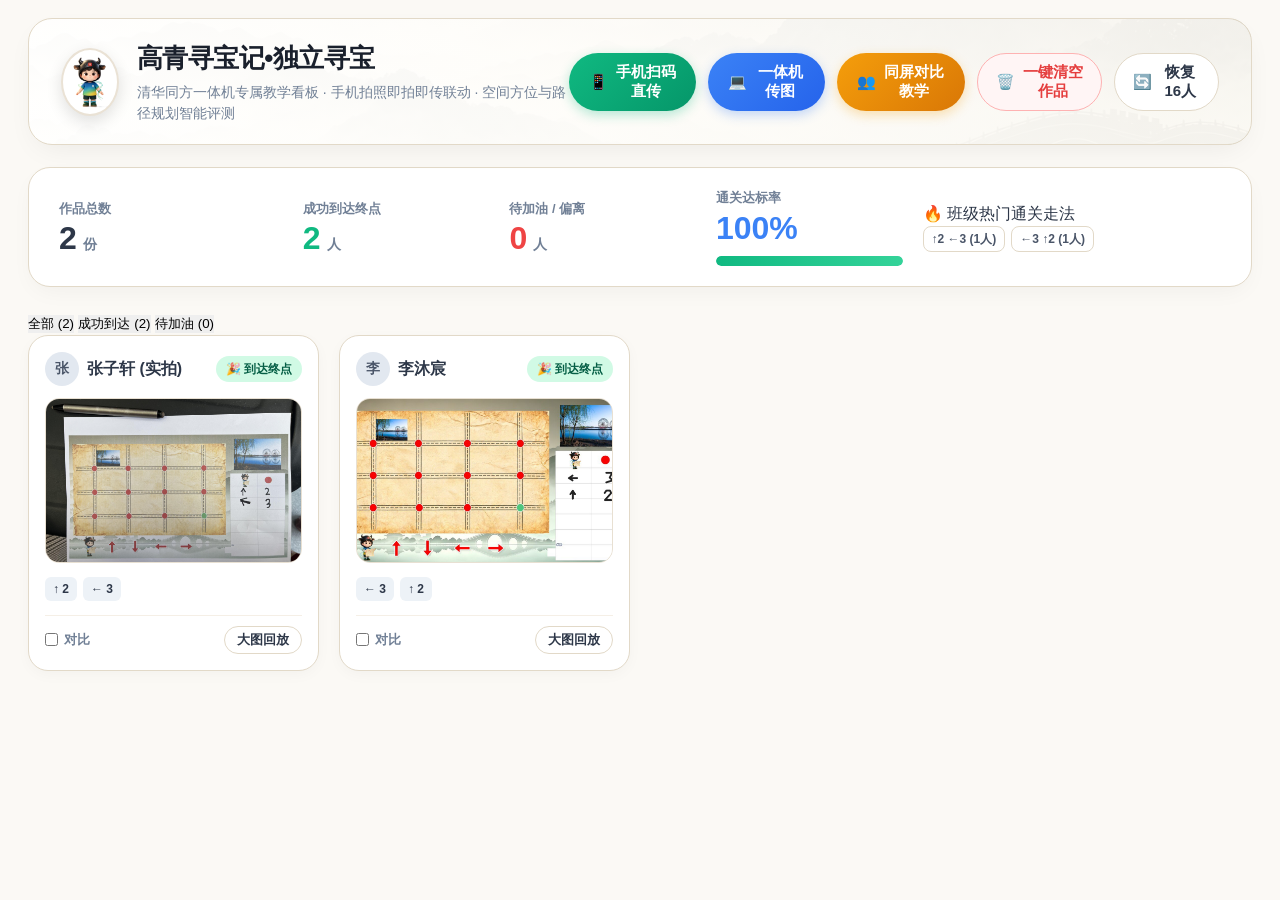
==== 高青寻宝记_独立寻宝/index.html @ 1d6e90b3 "feat: client-side offline qrcode rendering without backend dependency" ====
<!DOCTYPE html>
<html lang="zh-CN">
<head>
  <meta charset="UTF-8">
  <meta name="viewport" content="width=device-width, initial-scale=1.0">
  <meta http-equiv="Cache-Control" content="no-cache, no-store, must-revalidate">
  <meta http-equiv="Pragma" content="no-cache">
  <meta http-equiv="Expires" content="0">
  <title>高青寻宝记•独立寻宝 - 幼儿园作品智能评测</title>
  <link rel="stylesheet" href="css/theme.css?v=20261111_07">
  <link rel="stylesheet" href="css/main.css?v=20261111_07">
  <link rel="stylesheet" href="css/modal.css?v=20261111_07">
  <script defer src="js/qrcode.min.js"></script>
  <script defer src="js/gsap.min.js?v=20261111_07"></script>
  <script defer src="js/api.js?v=20261111_07"></script>
  <script defer src="js/client-recognizer.js?v=20261111_07"></script>
  <script defer src="js/map-engine.js?v=20261111_07"></script>
  <script defer src="js/comparison.js?v=20261111_07"></script>
  <script defer src="js/modal.js?v=20261111_07"></script>
  <script defer src="js/app.js?v=20261111_07"></script>
</head>
<body>
  <div class="app-container">
    <header class="app-header">
      <div class="header-left">
        <div class="mascot-avatar-wrap">
          <img src="assets/mascot_boy.png" alt="小高">
        </div>
        <div class="header-title-box">
          <h1>高青寻宝记•独立寻宝</h1>
          <p>清华同方一体机专属教学看板 · 手机拍照即拍即传联动 · 空间方位与路径规划智能评测</p>
        </div>
      </div>
      <div class="header-actions">
        <button class="btn-primary" onclick="openQrModal()">
          <span>📱</span>
          <span>手机扫码直传</span>
        </button>
        <button class="btn-accent" onclick="triggerPcUpload()">
          <span>💻</span>
          <span>一体机传图</span>
        </button>
        <button class="btn-warning" onclick="startCompareFromSelection()">
          <span>👥</span>
          <span>同屏对比教学</span>
        </button>
        <button class="btn-danger-outline" onclick="clearAllWorks()">
          <span>🗑️</span>
          <span>一键清空作品</span>
        </button>
        <button class="btn-outline" onclick="resetAllData()">
          <span>🔄</span>
          <span>恢复16人</span>
        </button>
        <input type="file" id="pc-file-input" multiple accept="image/*" style="display:none;" onchange="handlePcFileInput(event)">
      </div>
    </header>

    <section class="stats-panel">
      <div class="stat-item">
        <span class="stat-label">作品总数</span>
        <div class="stat-num-row">
          <span id="stat-total" class="stat-num" style="color:var(--text-main);">16</span>
          <span class="stat-unit">份</span>
        </div>
      </div>
      <div class="stat-item">
        <span class="stat-label">成功到达终点</span>
        <div class="stat-num-row">
          <span id="stat-success" class="stat-num" style="color:var(--primary);">13</span>
          <span class="stat-unit">人</span>
        </div>
      </div>
      <div class="stat-item">
        <span class="stat-label">待加油 / 偏离</span>
        <div class="stat-num-row">
          <span id="stat-fail" class="stat-num" style="color:var(--danger);">3</span>
          <span class="stat-unit">人</span>
        </div>
      </div>
      <div class="stat-item">
        <span class="stat-label">通关达标率</span>
        <div class="stat-num-row">
          <span id="stat-rate" class="stat-num" style="color:var(--accent);">81%</span>
        </div>
        <div class="stat-progress-bar">
          <div id="stat-progress" class="stat-progress-fill" style="width:81%;"></div>
        </div>
      </div>
      <div class="route-popular-box">
        <span class="route-popular-title">🔥 班级热门通关走法</span>
        <div id="route-tag-list" class="route-tag-list"></div>
      </div>
    </section>

    <div class="toolbar-row">
      <div class="filter-group">
        <button id="filter-btn-all" class="filter-btn active" onclick="setFilter('all')">全部 (<span id="filter-all-badge">16</span>)</button>
        <button id="filter-btn-success" class="filter-btn" onclick="setFilter('success')">成功到达 (<span id="filter-success-badge">13</span>)</button>
        <button id="filter-btn-fail" class="filter-btn" onclick="setFilter('fail')">待加油 (<span id="filter-fail-badge">3</span>)</button>
      </div>
      <div id="compare-hint-bar" class="compare-hint-bar" style="display:none;">
        <span>💡 已选 <strong id="selected-compare-count">0</strong> 份作品</span>
        <button class="btn-warning" style="padding:4px 12px; font-size:13px;" onclick="startCompareFromSelection()">立即开启对比</button>
      </div>
    </div>

    <main id="works-grid" class="works-grid"></main>
  </div>

  <div id="modal-detail" class="modal-backdrop">
    <div class="modal-box modal-box-large">
      <div class="modal-header">
        <div class="modal-title-wrap">
          <span id="detail-child-name" class="modal-title">作品详情</span>
          <span id="detail-status-badge" class="badge"></span>
        </div>
        <button class="btn-close" onclick="closeDetailModal()">×</button>
      </div>
      <div class="modal-body">
        <div class="detail-split">
          <div class="detail-left">
            <div class="detail-img-box">
              <span class="img-sticker-tag">📷 幼儿纸质原稿实拍</span>
              <img id="detail-img" src="" alt="原作">
            </div>
            <div class="detail-step-editor">
              <div class="editor-header-row">
                <span class="editor-title">📝 识别步骤与教师微调</span>
                <button class="btn-outline" style="padding:4px 10px; font-size:12px; border-radius:10px;" onclick="addStep()">+ 增加一步</button>
              </div>
              <div id="step-edit-list" class="step-edit-list"></div>
            </div>
          </div>
          <div class="detail-right">
            <div class="interactive-map-card">
              <div class="map-header-row">
                <span class="map-title">🗺️ 寻宝水车动态航线回放</span>
                <button class="btn-primary" style="padding:8px 18px; font-size:14px; border-radius:12px;" onclick="playDetailRoute()">🚀 重新出发</button>
              </div>
              <div id="detail-map-canvas" class="map-canvas-wrap"></div>
              <div id="map-summary-strip" class="map-summary-strip"></div>
            </div>
          </div>
        </div>
      </div>
    </div>
  </div>

  <div id="modal-compare" class="modal-backdrop">
    <div class="modal-box modal-box-wide">
      <div class="modal-header">
        <div class="modal-title-wrap">
          <span class="modal-title">👥 双作品同屏对比互动教学</span>
          <span class="badge badge-info">大屏互动模式</span>
        </div>
        <div style="display:flex; gap:14px; align-items:center;">
          <button id="btn-sync-play" class="btn-warning btn-sync-action" onclick="ComparisonModule.playSync()">🚀 双人同步出发</button>
          <button class="btn-close" onclick="ComparisonModule.close()">×</button>
        </div>
      </div>
      <div class="modal-body">
        <div class="compare-grid">
          <div class="compare-col">
            <div class="compare-header-row">
              <select id="compare-select-a" class="input-name compare-select"></select>
              <span id="compare-badge-a" class="badge"></span>
            </div>
            <div id="compare-steps-a" class="steps-strip"></div>
            <div id="compare-map-a" class="map-canvas-wrap"></div>
          </div>
          <div class="compare-col">
            <div class="compare-header-row">
              <select id="compare-select-b" class="input-name compare-select"></select>
              <span id="compare-badge-b" class="badge"></span>
            </div>
            <div id="compare-steps-b" class="steps-strip"></div>
            <div id="compare-map-b" class="map-canvas-wrap"></div>
          </div>
        </div>
        <div class="compare-analysis-box">
          <span style="font-size:24px;">💬</span>
          <span id="compare-analysis-text"></span>
        </div>
      </div>
    </div>
  </div>

  <div id="modal-qr" class="modal-backdrop">
    <div class="modal-box" style="max-width:440px;">
      <div class="modal-header">
        <span class="modal-title">📱 手机扫码直传</span>
        <button class="btn-close" onclick="closeQrModal()">×</button>
      </div>
      <div class="modal-body qr-modal-content">
        <div class="qr-mode-tabs">
          <button id="tab-qr-public" class="qr-tab-btn active" onclick="switchQrMode('public')">🌐 手机公网直连 (推荐)</button>
          <button id="tab-qr-lan" class="qr-tab-btn" onclick="switchQrMode('lan')">🏠 同Wi-Fi局域网</button>
        </div>
        <div class="qr-cloudflare-badge" id="qr-badge-text">
          <span>☁️ Cloudflare 全球加速服务就绪</span>
        </div>
        <p style="font-size:13px; color:#4A5568;" id="qr-desc-text">手机微信或相机直接扫码，支持 4G/5G 流量与跨网拍照直传</p>
        <div class="qr-img-box">
          <div id="qr-code-canvas"></div>
        </div>
        <div class="qr-url-row">
          <span id="qr-url-text" class="qr-url-pill"></span>
          <button class="btn-copy-url" onclick="copyQrUrl()">复制网址</button>
        </div>
      </div>
    </div>
  </div>

  <div id="toast-notify" class="toast-notify" style="display:none;"></div>
</body>
</html>
---- 高青寻宝记_独立寻宝/css/theme.css ----
:root {
  --bg-main: #FBF9F5;
  --bg-card: #FFFFFF;
  --bg-card-subtle: #F3F0E6;
  --text-main: #2D3748;
  --text-muted: #718096;
  --text-light: #A0AEC0;
  --primary: #10B981;
  --primary-hover: #059669;
  --primary-light: #D1FAE5;
  --danger: #EF4444;
  --danger-light: #FEE2E2;
  --warning: #F59E0B;
  --warning-light: #FEF3C7;
  --accent: #3B82F6;
  --accent-light: #DBEAFE;
  --border-color: #E2D9C8;
  --radius-sm: 8px;
  --radius-md: 14px;
  --radius-lg: 20px;
  --radius-full: 9999px;
  --shadow-sm: 0 2px 4px rgba(0, 0, 0, 0.04);
  --shadow-md: 0 6px 16px rgba(0, 0, 0, 0.06);
  --shadow-lg: 0 14px 28px rgba(0, 0, 0, 0.08);
  --shadow-card: 0 4px 12px rgba(139, 115, 85, 0.08);
}

* {
  box-sizing: border-box;
  margin: 0;
  padding: 0;
  -webkit-tap-highlight-color: transparent;
}

body {
  font-family: -apple-system, BlinkMacSystemFont, "Segoe UI", Roboto, "PingFang SC", "Hiragino Sans GB", "Microsoft YaHei", sans-serif;
  background-color: var(--bg-main);
  color: var(--text-main);
  line-height: 1.5;
  overflow-x: hidden;
  user-select: none;
}

button {
  font-family: inherit;
  cursor: pointer;
  border: none;
  outline: none;
  transition: transform 0.15s ease, background-color 0.15s ease, box-shadow 0.15s ease;
}

button:active {
  transform: scale(0.96);
}

.btn-primary {
  background: linear-gradient(135deg, #10B981, #059669);
  color: #FFFFFF;
  font-weight: 600;
  padding: 10px 20px;
  border-radius: var(--radius-full);
  box-shadow: 0 4px 12px rgba(16, 185, 129, 0.3);
  display: inline-flex;
  align-items: center;
  gap: 8px;
  font-size: 15px;
}

.btn-primary:hover {
  background: linear-gradient(135deg, #059669, #047857);
}

.btn-accent {
  background: linear-gradient(135deg, #3B82F6, #2563EB);
  color: #FFFFFF;
  font-weight: 600;
  padding: 10px 20px;
  border-radius: var(--radius-full);
  box-shadow: 0 4px 12px rgba(59, 130, 246, 0.3);
  display: inline-flex;
  align-items: center;
  gap: 8px;
  font-size: 15px;
}

.btn-warning {
  background: linear-gradient(135deg, #F59E0B, #D97706);
  color: #FFFFFF;
  font-weight: 600;
  padding: 10px 20px;
  border-radius: var(--radius-full);
  box-shadow: 0 4px 12px rgba(245, 158, 11, 0.3);
  display: inline-flex;
  align-items: center;
  gap: 8px;
  font-size: 15px;
}

.btn-outline {
  background: #FFFFFF;
  color: var(--text-main);
  border: 1.5px solid var(--border-color);
  font-weight: 600;
  padding: 9px 18px;
  border-radius: var(--radius-full);
  display: inline-flex;
  align-items: center;
  gap: 8px;
  font-size: 15px;
}

.btn-outline:hover {
  background: #F9F7F1;
}

.btn-danger-outline {
  background: #FFF5F5;
  color: #E53E3E;
  border: 1.5px solid #FEB2B2;
  font-weight: 700;
  padding: 9px 18px;
  border-radius: var(--radius-full);
  display: inline-flex;
  align-items: center;
  gap: 8px;
  font-size: 15px;
}

.btn-danger-outline:hover {
  background: #FED7D7;
  color: #C53030;
}

.badge {
  display: inline-flex;
  align-items: center;
  gap: 4px;
  padding: 4px 10px;
  border-radius: var(--radius-full);
  font-size: 12px;
  font-weight: 600;
}
.badge-success { background-color: var(--primary-light); color: #065F46; }
.badge-danger { background-color: var(--danger-light); color: #991B1B; }
.badge-warning { background-color: var(--warning-light); color: #92400E; }
.badge-info { background-color: var(--accent-light); color: #1E40AF; }
---- 高青寻宝记_独立寻宝/css/main.css ----
.app-container {
  max-width: 1680px;
  margin: 0 auto;
  padding: 18px 28px 60px 28px;
}
.app-header {
  position: relative;
  background: linear-gradient(135deg, rgba(255, 255, 255, 0.96) 0%, rgba(253, 250, 245, 0.92) 100%),
              url('../assets/bg_landscape.jpg') center/cover no-repeat;
  border-radius: 24px;
  padding: 20px 32px;
  box-shadow: 0 10px 30px -10px rgba(0, 0, 0, 0.08);
  border: 1.5px solid var(--border-color);
  margin-bottom: 22px;
  display: flex;
  justify-content: space-between;
  align-items: center;
}
.header-left { display: flex; align-items: center; gap: 18px; }
.mascot-avatar-wrap {
  width: 68px;
  height: 68px;
  background: #FFF;
  border-radius: 50%;
  padding: 4px;
  box-shadow: 0 6px 16px rgba(0, 0, 0, 0.12);
  border: 2px solid #EAE2D5;
  display: flex;
  align-items: center;
  justify-content: center;
}
.mascot-avatar-wrap img { width: 100%; height: 100%; object-fit: contain; }
.header-title-box h1 {
  font-size: 26px;
  font-weight: 900;
  color: #1A202C;
  letter-spacing: -0.5px;
  display: flex;
  align-items: center;
  gap: 10px;
}
.header-title-box p { font-size: 14px; color: var(--text-muted); margin-top: 4px; font-weight: 500; }
.header-actions { display: flex; align-items: center; gap: 12px; }
.stats-panel {
  background: #FFFFFF;
  border-radius: 22px;
  padding: 20px 30px;
  box-shadow: 0 8px 24px -6px rgba(0, 0, 0, 0.05);
  border: 1.5px solid var(--border-color);
  margin-bottom: 24px;
  display: grid;
  grid-template-columns: 1.2fr 1fr 1fr 1fr 1.6fr;
  gap: 20px;
  align-items: center;
}
.stat-item { display: flex; flex-direction: column; gap: 4px; }
.stat-label { font-size: 13px; font-weight: 700; color: var(--text-muted); }
.stat-num-row { display: flex; align-items: baseline; gap: 6px; }
.stat-num { font-size: 32px; font-weight: 900; font-family: var(--font-number); line-height: 1; }
.stat-unit { font-size: 14px; font-weight: 700; color: var(--text-muted); }
.stat-progress-bar {
  width: 100%;
  height: 10px;
  background: #EDF2F7;
  border-radius: var(--radius-full);
  overflow: hidden;
  margin-top: 8px;
}
.stat-progress-fill {
  height: 100%;
  background: linear-gradient(90deg, #10B981 0%, #34D399 100%);
  border-radius: var(--radius-full);
  transition: width 0.4s cubic-bezier(0.34, 1.56, 0.64, 1);
}
.popular-routes-box {
  background: #FAF7F2;
  border-radius: 14px;
  padding: 10px 14px;
  border: 1px solid #EFE9DE;
  display: flex;
  flex-direction: column;
  gap: 6px;
}
.route-tag-list { display: flex; flex-wrap: wrap; gap: 6px; }
.route-tag {
  background: #FFFFFF;
  border: 1px solid #E2D9C8;
  padding: 3px 8px;
  border-radius: 8px;
  font-size: 12px;
  font-weight: 700;
  color: #4A5568;
}
.content-toolbar {
  display: flex;
  justify-content: space-between;
  align-items: center;
  margin-bottom: 18px;
}
.filter-tabs {
  display: flex;
  gap: 8px;
  background: #ECE6DA;
  padding: 4px;
  border-radius: var(--radius-full);
}
.filter-pill {
  padding: 6px 16px;
  border-radius: var(--radius-full);
  font-size: 13px;
  font-weight: 800;
  color: #4A5568;
  cursor: pointer;
  transition: all 0.2s ease;
  display: flex;
  align-items: center;
  gap: 6px;
}
.filter-pill.active {
  background: #FFFFFF;
  color: #1A202C;
  box-shadow: 0 2px 6px rgba(0, 0, 0, 0.08);
}
.works-grid {
  display: grid;
  grid-template-columns: repeat(auto-fill, minmax(280px, 1fr));
  gap: 20px;
}
.work-card {
  background: #FFFFFF;
  border-radius: 20px;
  border: 1.5px solid var(--border-color);
  box-shadow: 0 4px 16px -2px rgba(0, 0, 0, 0.04);
  padding: 16px;
  display: flex;
  flex-direction: column;
  gap: 12px;
  position: relative;
  transition: transform 0.25s cubic-bezier(0.34, 1.56, 0.64, 1), box-shadow 0.25s ease, border-color 0.2s ease;
}
.work-card:hover {
  transform: translateY(-4px);
  box-shadow: 0 16px 32px -8px rgba(0, 0, 0, 0.1);
}
.work-card.selected-for-compare {
  border-color: #3B82F6;
  box-shadow: 0 0 0 3px rgba(59, 130, 246, 0.35);
}
.card-top { display: flex; justify-content: space-between; align-items: center; }
.child-info { display: flex; align-items: center; gap: 8px; }
.child-avatar {
  width: 34px;
  height: 34px;
  border-radius: 50%;
  background: #E2E8F0;
  display: flex;
  align-items: center;
  justify-content: center;
  font-size: 14px;
  font-weight: 800;
  color: #4A5568;
}
.child-name { font-size: 16px; font-weight: 800; color: var(--text-main); }
.thumb-wrap {
  width: 100%;
  height: 165px;
  background: #F4EFE6;
  border-radius: 14px;
  overflow: hidden;
  position: relative;
  border: 1px solid #E8E0D2;
  cursor: pointer;
}
.thumb-wrap img { width: 100%; height: 100%; object-fit: cover; transition: transform 0.35s ease; }
.thumb-wrap:hover img { transform: scale(1.05); }
.thumb-overlay {
  position: absolute;
  inset: 0;
  background: rgba(0, 0, 0, 0.3);
  opacity: 0;
  display: flex;
  align-items: center;
  justify-content: center;
  color: #FFF;
  font-weight: 700;
  font-size: 14px;
  transition: opacity 0.2s ease;
}
.thumb-wrap:hover .thumb-overlay { opacity: 1; }
.steps-strip { display: flex; flex-wrap: wrap; gap: 6px; min-height: 28px; align-items: center; }
.step-chip {
  background: #EDF2F7;
  padding: 3px 8px;
  border-radius: 6px;
  font-size: 12px;
  font-weight: 800;
  color: #2D3748;
}
.card-footer {
  display: flex;
  justify-content: space-between;
  align-items: center;
  padding-top: 10px;
  border-top: 1px solid #F5EFE6;
}
.compare-checkbox-label {
  display: inline-flex;
  align-items: center;
  gap: 6px;
  font-size: 13px;
  font-weight: 700;
  color: var(--text-muted);
  cursor: pointer;
}
.empty-state-card {
  grid-column: 1 / -1;
  background: #FFFFFF;
  border-radius: 24px;
  border: 2px dashed #D8CFC0;
  padding: 50px 30px;
  display: flex;
  flex-direction: column;
  align-items: center;
  text-align: center;
  gap: 12px;
  box-shadow: 0 10px 28px rgba(0,0,0,0.02);
}
.empty-state-icon { font-size: 52px; }
.empty-state-title { font-size: 22px; font-weight: 900; color: #2D3748; }
.empty-state-desc { font-size: 15px; color: #718096; max-width: 500px; }
.empty-state-actions { display: flex; gap: 14px; margin-top: 8px; }
---- 高青寻宝记_独立寻宝/css/modal.css ----
.modal-backdrop {
  position: fixed;
  inset: 0;
  background: rgba(15, 23, 42, 0.58);
  backdrop-filter: blur(14px);
  -webkit-backdrop-filter: blur(14px);
  display: flex;
  align-items: center;
  justify-content: center;
  z-index: 1000;
  padding: 12px 18px;
  opacity: 0;
  pointer-events: none;
  transition: opacity 0.28s cubic-bezier(0.32, 0.72, 0, 1);
}
.modal-backdrop.active { opacity: 1; pointer-events: auto; }
.modal-box {
  background: #FFFFFF;
  border-radius: 26px;
  border: 1px solid rgba(255, 255, 255, 0.85);
  box-shadow: 0 32px 72px -16px rgba(15, 23, 42, 0.28), 0 0 0 1px rgba(0, 0, 0, 0.05);
  width: 96vw;
  max-width: 1360px;
  max-height: 93vh;
  display: flex;
  flex-direction: column;
  overflow: hidden;
  transform: scale(0.97) translateY(8px);
  transition: transform 0.32s cubic-bezier(0.34, 1.56, 0.64, 1);
}
.modal-box-wide {
  width: 97vw;
  max-width: 1800px;
  max-height: 95vh;
}
.modal-box-large {
  width: 96vw;
  max-width: 1560px;
  max-height: 94vh;
}
.modal-backdrop.active .modal-box { transform: scale(1) translateY(0); }
.modal-header {
  padding: 16px 30px;
  background: linear-gradient(180deg, #FFFFFF 0%, #FAF7F2 100%);
  border-bottom: 1.5px solid #EFE9DE;
  display: flex;
  justify-content: space-between;
  align-items: center;
}
.modal-title-wrap { display: flex; align-items: center; gap: 14px; }
.modal-title { font-size: 24px; font-weight: 900; color: #2D3748; letter-spacing: -0.5px; }
.btn-close {
  width: 42px;
  height: 42px;
  border-radius: 50%;
  background: #F1ECE1;
  border: 1px solid #E2D9C8;
  display: flex;
  align-items: center;
  justify-content: center;
  font-size: 24px;
  color: #718096;
  cursor: pointer;
  transition: all 0.2s cubic-bezier(0.34, 1.56, 0.64, 1);
}
.btn-close:hover { background: #E2D9C8; color: #2D3748; transform: rotate(90deg) scale(1.08); }
.modal-body { padding: 20px 28px; overflow-y: auto; flex: 1; background: #FBF9F5; }
.detail-split { display: grid; grid-template-columns: 460px 1fr; gap: 24px; align-items: start; }
.detail-left { display: flex; flex-direction: column; gap: 16px; }
.detail-img-box {
  position: relative;
  background: #FFFFFF;
  border-radius: 20px;
  padding: 8px;
  border: 2px solid #EAE4D8;
  box-shadow: 0 10px 25px -5px rgba(0, 0, 0, 0.06);
  aspect-ratio: 4 / 3;
  display: flex;
  align-items: center;
  justify-content: center;
  overflow: hidden;
}
.detail-img-box img { width: 100%; height: 100%; object-fit: contain; border-radius: 14px; }
.img-sticker-tag {
  position: absolute;
  top: 14px;
  left: 14px;
  background: rgba(255, 255, 255, 0.94);
  backdrop-filter: blur(6px);
  padding: 4px 12px;
  border-radius: 20px;
  font-size: 12px;
  font-weight: 800;
  color: #4A5568;
  box-shadow: 0 2px 6px rgba(0,0,0,0.08);
}
.detail-step-editor {
  background: #FFFFFF;
  border-radius: 20px;
  padding: 16px;
  border: 1.5px solid #EAE4D8;
  box-shadow: 0 4px 14px rgba(0, 0, 0, 0.03);
  display: flex;
  flex-direction: column;
  gap: 12px;
}
.editor-header-row { display: flex; justify-content: space-between; align-items: center; }
.editor-title { font-size: 15px; font-weight: 800; color: #2D3748; display: flex; align-items: center; gap: 6px; }
.step-edit-list { display: flex; flex-direction: column; gap: 8px; max-height: 220px; overflow-y: auto; padding-right: 4px; }
.step-card-item {
  display: flex;
  align-items: center;
  justify-content: space-between;
  background: #FAF8F5;
  border: 1.5px solid #EDE7DC;
  border-radius: 14px;
  padding: 8px 12px;
  transition: all 0.2s ease;
}
.step-card-item:hover { border-color: #CBD5E0; background: #FFFFFF; box-shadow: 0 3px 8px rgba(0,0,0,0.04); }
.step-index-badge { font-size: 12px; font-weight: 900; color: #718096; background: #EDF2F7; padding: 2px 8px; border-radius: 8px; }
.step-dir-select {
  border: 1px solid #CBD5E0;
  border-radius: 10px;
  padding: 5px 10px;
  font-size: 14px;
  font-weight: 800;
  color: #2D3748;
  background: #FFFFFF;
  outline: none;
  cursor: pointer;
}
.stepper-control {
  display: flex;
  align-items: center;
  gap: 6px;
  background: #FFFFFF;
  border: 1.5px solid #E2E8F0;
  border-radius: 10px;
  padding: 2px 6px;
}
.btn-step-mini {
  width: 26px;
  height: 26px;
  border-radius: 6px;
  border: none;
  background: #EDF2F7;
  color: #2D3748;
  font-weight: 900;
  font-size: 15px;
  cursor: pointer;
  display: flex;
  align-items: center;
  justify-content: center;
  transition: all 0.15s ease;
}
.btn-step-mini:hover { background: #E2E8F0; }
.stepper-value { font-size: 14px; font-weight: 900; color: #2B6CB0; min-width: 20px; text-align: center; }
.btn-step-trash {
  border: none;
  background: transparent;
  color: #A0AEC0;
  font-size: 18px;
  cursor: pointer;
  padding: 4px 6px;
  border-radius: 6px;
  transition: all 0.15s ease;
}
.btn-step-trash:hover { color: #E53E3E; background: #FFF5F5; }
.detail-right { display: flex; flex-direction: column; gap: 16px; }
.interactive-map-card {
  background: #FFFFFF;
  border: 2px solid #EAE4D8;
  border-radius: 24px;
  padding: 18px 22px;
  box-shadow: 0 12px 30px -8px rgba(0, 0, 0, 0.05);
  display: flex;
  flex-direction: column;
  gap: 14px;
}
.map-header-row { display: flex; justify-content: space-between; align-items: center; }
.map-title { font-size: 17px; font-weight: 900; color: #2D3748; display: flex; align-items: center; gap: 8px; }
.map-canvas-wrap {
  position: relative;
  width: 100%;
  aspect-ratio: 1152 / 644;
  background: #FDFBF7 url('../assets/template_map.jpg') center/cover no-repeat;
  border-radius: 18px;
  border: 2.5px solid #D8CFC0;
  box-shadow: inset 0 2px 10px rgba(0, 0, 0, 0.06), 0 8px 20px -6px rgba(0, 0, 0, 0.08);
  overflow: hidden;
}
.map-token {
  position: absolute;
  width: 54px;
  height: 54px;
  pointer-events: none;
  transform: translate(-50%, -50%);
  z-index: 25;
  filter: drop-shadow(0 6px 12px rgba(0, 0, 0, 0.35));
}
.map-token img { width: 100%; height: 100%; object-fit: contain; }
.map-summary-strip {
  display: grid;
  grid-template-columns: repeat(3, 1fr);
  gap: 14px;
  background: #FAF7F2;
  border: 1px solid #EAE4D8;
  border-radius: 16px;
  padding: 12px 18px;
}
.summary-chip { display: flex; flex-direction: column; gap: 3px; }
.summary-chip-label { font-size: 12px; font-weight: 700; color: #718096; }
.summary-chip-val { font-size: 16px; font-weight: 900; color: #2D3748; }
.compare-grid { display: grid; grid-template-columns: 1fr 1fr; gap: 24px; }
.compare-col {
  background: #FFFFFF;
  border-radius: 22px;
  border: 2px solid #EAE4D8;
  padding: 18px 20px;
  display: flex;
  flex-direction: column;
  gap: 14px;
  box-shadow: 0 8px 24px rgba(0,0,0,0.03);
}
.compare-header-row { display: flex; justify-content: space-between; align-items: center; padding-bottom: 10px; border-bottom: 1.5px solid #EFE9DE; }
.compare-select {
  width: 250px;
  height: 42px;
  font-size: 15px;
  font-weight: 800;
  border-radius: 12px;
  padding: 6px 14px;
}
.btn-sync-action {
  padding: 10px 24px;
  font-size: 16px;
  font-weight: 800;
  border-radius: 14px;
  box-shadow: 0 4px 14px rgba(245, 158, 11, 0.4);
}
.compare-analysis-box {
  margin-top: 16px;
  background: linear-gradient(135deg, #EFF6FF 0%, #DBEAFE 100%);
  border: 2px solid #BFDBFE;
  border-radius: 18px;
  padding: 16px 24px;
  display: flex;
  align-items: center;
  gap: 14px;
  font-size: 16px;
  line-height: 1.6;
  font-weight: 800;
  color: #1E40AF;
  box-shadow: 0 6px 16px rgba(30, 64, 175, 0.08);
}
.qr-modal-content { display: flex; flex-direction: column; align-items: center; text-align: center; gap: 16px; padding: 24px; }
.qr-img-box {
  width: 220px;
  height: 220px;
  padding: 10px;
  background: #FFF;
  border-radius: 18px;
  box-shadow: var(--shadow-md);
  border: 1.5px solid var(--border-color);
  display: flex;
  align-items: center;
  justify-content: center;
}
.qr-img-box img, .qr-img-box canvas { width: 200px !important; height: 200px !important; border-radius: 6px; }
.qr-mode-tabs { display: flex; background: #E2E8F0; border-radius: var(--radius-full); padding: 4px; gap: 4px; width: 100%; }
.qr-tab-btn {
  flex: 1;
  border: none;
  background: transparent;
  padding: 8px 12px;
  border-radius: var(--radius-full);
  font-size: 13px;
  font-weight: 700;
  color: #4A5568;
  cursor: pointer;
  transition: all 0.2s ease;
}
.qr-tab-btn.active { background: #FFFFFF; color: #2B6CB0; box-shadow: 0 2px 6px rgba(0,0,0,0.1); }
.qr-cloudflare-badge {
  display: inline-flex;
  align-items: center;
  gap: 6px;
  background: #FFF7ED;
  border: 1px solid #FFEDD5;
  color: #C2410C;
  font-size: 12px;
  font-weight: 700;
  padding: 4px 10px;
  border-radius: var(--radius-full);
}
.qr-url-row { display: flex; align-items: center; gap: 8px; width: 100%; justify-content: center; }
.btn-copy-url { background: #EBF8FF; border: 1px solid #BEE3F8; color: #2B6CB0; font-size: 12px; font-weight: 700; padding: 6px 12px; border-radius: 10px; cursor: pointer; }
.qr-url-pill { background: #EDF2F7; padding: 6px 14px; border-radius: var(--radius-full); font-size: 13px; font-weight: 700; color: #4A5568; }
.toast-notify {
  position: fixed;
  top: 24px;
  right: 28px;
  background: linear-gradient(135deg, #10B981 0%, #059669 100%);
  color: #FFFFFF;
  padding: 12px 22px;
  border-radius: 20px;
  box-shadow: 0 12px 30px rgba(16, 185, 129, 0.4);
  font-weight: 800;
  font-size: 15px;
  z-index: 2000;
  display: flex;
  align-items: center;
  gap: 8px;
  transition: all 0.3s ease;
}
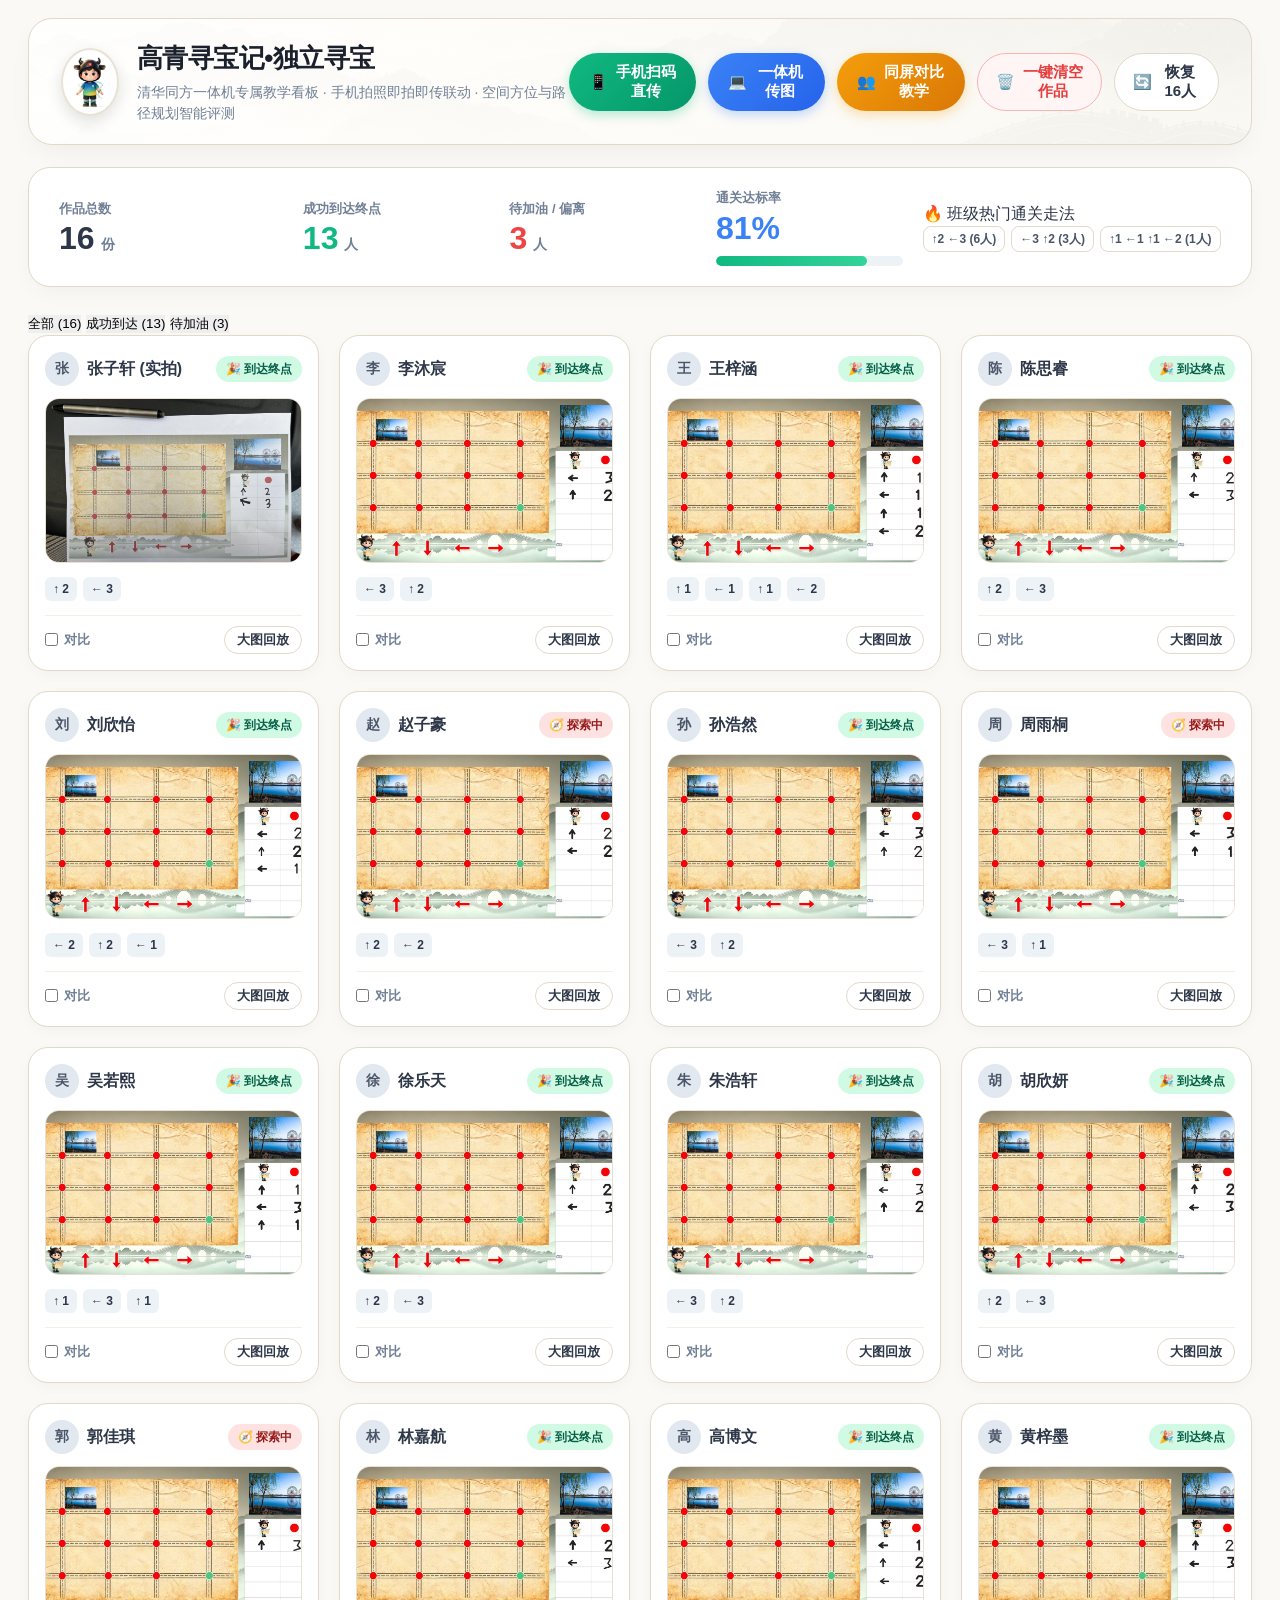
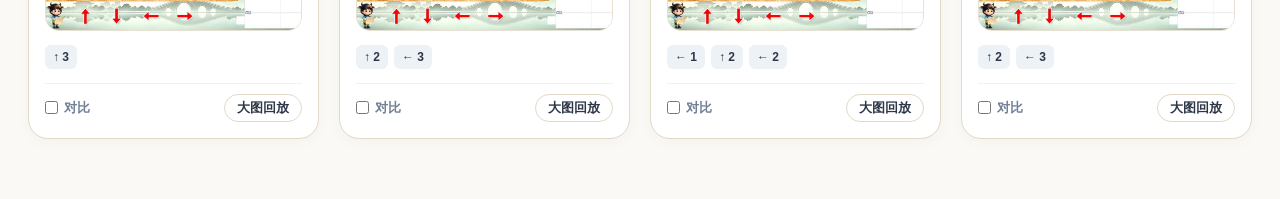
==== commit dda0948b: "feat: full 16 presets offline support without python" ====
--- a/高青寻宝记_独立寻宝/index.html
+++ b/高青寻宝记_独立寻宝/index.html
@@ -11,6 +11,7 @@
   <link rel="stylesheet" href="css/main.css?v=20261111_07">
   <link rel="stylesheet" href="css/modal.css?v=20261111_07">
   <script defer src="js/qrcode.min.js"></script>
+  <script defer src="js/presets.js"></script>
   <script defer src="js/gsap.min.js?v=20261111_07"></script>
   <script defer src="js/api.js?v=20261111_07"></script>
   <script defer src="js/client-recognizer.js?v=20261111_07"></script>
